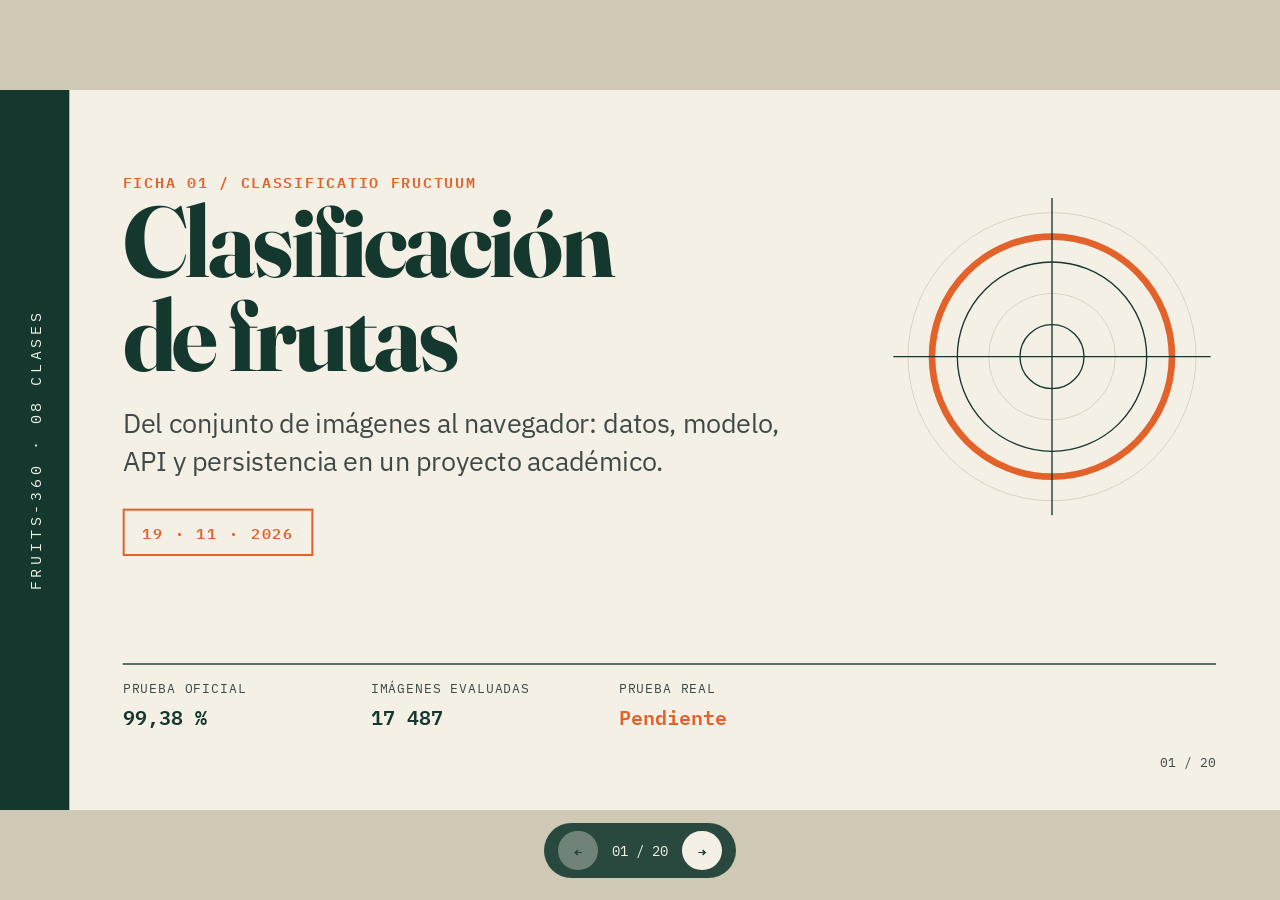
==== docs/presentation/index.html @ e8b1d5e0 "chore: anadiendo manzana, naranja y tomate para las pruebas reales docs: actualizando la ruta de la " ====
<!DOCTYPE html>
<html lang="es">
<head>
    <meta charset="UTF-8">
    <meta name="viewport" content="width=device-width, initial-scale=1.0">
    <meta name="description" content="Presentación del clasificador de frutas: dataset, modelo, API, interfaz y resultados reales.">
    <title>Clasificación de frutas · Proyecto académico</title>

    <!-- === TIPOGRAFÍA: Fraunces + IBM Plex (Google Fonts) === -->
    <link rel="preconnect" href="https://fonts.googleapis.com">
    <link rel="preconnect" href="https://fonts.gstatic.com" crossorigin>
    <link href="https://fonts.googleapis.com/css2?family=Fraunces:opsz,wght@9..144,500;9..144,700&family=IBM+Plex+Mono:wght@400;500;600&family=IBM+Plex+Sans:wght@400;500;600&display=swap" rel="stylesheet">

    <style>
        /* ===========================================
           FIXED 16:9 STAGE: MANDATORY BASE STYLES
           Include this ENTIRE file in every presentation.
           Slides are authored at 1920×1080 and scaled as a whole.
           =========================================== */

        /* 1. Lock the browser viewport */
        html,
        body {
            width: 100%;
            height: 100%;
            margin: 0;
            overflow: hidden;
            background: var(--stage-bg, #000);
        }

        /* 2. Full-window deck viewport */
        .deck-viewport {
            position: fixed;
            inset: 0;
            overflow: hidden;
            background: var(--stage-bg, #000);
        }

        /* 3. Fixed 16:9 design canvas.
           JavaScript sets transform: translate(...) scale(...). */
        .deck-stage {
            position: absolute;
            left: 0;
            top: 0;
            width: 1920px;
            height: 1080px;
            overflow: hidden;
            transform-origin: 0 0;
            background: var(--slide-bg, #fff);
        }

        /* 4. Slides stack inside the fixed stage.
           Content must be laid out at 1920×1080, not reflowed per device. */
        .slide {
            position: absolute;
            inset: 0;
            width: 1920px;
            height: 1080px;
            overflow: hidden;
            display: block;
            visibility: hidden;
            opacity: 0;
            pointer-events: none;
            background: var(--slide-bg, #fff);
        }

        .slide.active,
        .slide.visible {
            visibility: visible;
            opacity: 1;
            pointer-events: auto;
            z-index: 1;
        }

        /* 5. Keep media inside authored slide bounds */
        img,
        video,
        canvas,
        svg {
            max-width: 100%;
            max-height: 100%;
        }

        /* 6. Presentation chrome stays outside the slide design system */
        .deck-controls {
            position: fixed;
            left: 50%;
            bottom: 22px;
            transform: translateX(-50%);
            z-index: 1000;
        }

        /* 7. Print one fixed-size slide per page */
        @media print {
            html,
            body {
                width: 1920px;
                height: auto;
                overflow: visible;
                background: #fff;
            }

            .deck-viewport {
                position: static;
                overflow: visible;
                background: #fff;
            }

            .deck-stage {
                position: static;
                width: auto;
                height: auto;
                transform: none !important;
                background: none;
            }

            .slide {
                position: relative;
                display: block !important;
                visibility: visible !important;
                opacity: 1 !important;
                pointer-events: auto !important;
                width: 1920px;
                height: 1080px;
                break-after: page;
                page-break-after: always;
            }

            .slide:last-child {
                break-after: auto;
                page-break-after: auto;
            }

            .deck-controls {
                display: none !important;
            }
        }

        /* 8. Reduced motion */
        @media (prefers-reduced-motion: reduce) {
            *,
            *::before,
            *::after {
                animation-duration: 0.01ms !important;
                transition-duration: 0.2s !important;
            }
        }

        /* ===========================================
           HERBARIO TÉCNICO — TOKENS Y BASE
           Paleta, tipografías y ritmo de la portada elegida.
           =========================================== */
        :root {
            --stage-bg: #cfc9b6;
            --slide-bg: #f4f0e6;
            --paper: #f4f0e6;
            --ink: #14372e;
            --graphite: #3f4a46;
            --accent: #e2622a;
            --line: #c9c4b3;
            --font-display: 'Fraunces', Georgia, serif;
            --font-body: 'IBM Plex Sans', Arial, sans-serif;
            --font-mono: 'IBM Plex Mono', monospace;
            --ease-out-expo: cubic-bezier(0.16, 1, 0.3, 1);
        }

        * { box-sizing: border-box; }

        .slide {
            color: var(--ink);
            font-family: var(--font-body);
            padding: 118px 96px 104px 184px;
        }

        /* Franja lateral y folio: chrome real de la presentación. */
        .spine {
            position: absolute;
            left: 0;
            top: 0;
            bottom: 0;
            width: 104px;
            background: var(--ink);
            color: var(--paper);
            display: flex;
            align-items: center;
            justify-content: center;
        }
        .spine span {
            writing-mode: vertical-rl;
            transform: rotate(180deg);
            font-family: var(--font-mono);
            font-size: 22px;
            letter-spacing: 0.28em;
            text-transform: uppercase;
        }
        .folio {
            position: absolute;
            left: 184px;
            top: 56px;
            font-family: var(--font-mono);
            font-size: 20px;
            letter-spacing: 0.16em;
            text-transform: uppercase;
            color: var(--graphite);
        }
        .slide-no {
            position: absolute;
            right: 96px;
            bottom: 58px;
            font-family: var(--font-mono);
            font-size: 20px;
            color: var(--graphite);
        }
        .footline {
            position: absolute;
            left: 184px;
            bottom: 58px;
            font-family: var(--font-mono);
            font-size: 18px;
            letter-spacing: 0.08em;
            color: var(--graphite);
        }
        .accent-rule {
            width: 126px;
            height: 4px;
            background: var(--accent);
            margin: 26px 0 32px;
        }

        /* === TIPOGRAFÍA Y BLOQUES DE CONTENIDO === */
        h1, h2, h3 { font-family: var(--font-display); margin: 0; }
        h1 { font-size: 150px; font-weight: 700; line-height: 0.94; letter-spacing: -0.03em; }
        h2 { font-size: 96px; font-weight: 700; line-height: 1.0; letter-spacing: -0.025em; }
        h3 { font-size: 34px; font-weight: 700; line-height: 1.2; }
        p { margin: 0; }
        .code {
            font-family: var(--font-mono);
            font-size: 22px;
            font-weight: 600;
            letter-spacing: 0.14em;
            text-transform: uppercase;
            color: var(--accent);
        }
        .lead {
            margin-top: 32px;
            max-width: 1380px;
            font-size: 40px;
            line-height: 1.45;
            color: var(--graphite);
        }
        .lead strong { color: var(--ink); }
        .note {
            margin-top: 30px;
            max-width: 1400px;
            padding-left: 24px;
            border-left: 4px solid var(--accent);
            font-size: 28px;
            line-height: 1.45;
            color: var(--graphite);
        }
        .big {
            font-family: var(--font-display);
            font-size: 210px;
            font-weight: 700;
            line-height: 0.9;
            letter-spacing: -0.04em;
            color: var(--accent);
        }
        .medium {
            font-family: var(--font-display);
            font-size: 126px;
            font-weight: 700;
            line-height: 0.95;
            color: var(--ink);
        }
        .stamp {
            display: inline-block;
            margin-top: 42px;
            padding: 14px 26px;
            border: 3px solid var(--accent);
            color: var(--accent);
            font-family: var(--font-mono);
            font-size: 23px;
            font-weight: 600;
            letter-spacing: 0.1em;
            text-transform: uppercase;
        }
        .chip {
            display: inline-block;
            padding: 10px 20px;
            border: 2px solid var(--line);
            border-radius: 999px;
            font-family: var(--font-mono);
            font-size: 21px;
            color: var(--graphite);
            margin: 26px 12px 0 0;
        }

        /* === COMPOSICIONES === */
        .split { display: flex; gap: 72px; align-items: flex-start; }
        .split > * { flex: 1 1 0; min-width: 0; }
        .stack { display: grid; gap: 22px; }
        .card {
            padding: 28px 32px;
            border: 2px solid var(--line);
            border-top: 5px solid var(--accent);
            background: rgba(255, 255, 255, 0.35);
        }
        .card .kicker {
            font-family: var(--font-mono);
            font-size: 19px;
            letter-spacing: 0.12em;
            text-transform: uppercase;
            color: var(--accent);
        }
        .card p { margin-top: 10px; font-size: 29px; line-height: 1.35; }
        .list { list-style: none; padding: 0; margin: 26px 0 0; }
        .list li {
            padding: 14px 0;
            border-bottom: 1px solid var(--line);
            font-size: 32px;
        }
        .list li span { font-family: var(--font-mono); color: var(--accent); margin-right: 20px; }
        table.data {
            width: 100%;
            border-collapse: collapse;
            margin-top: 22px;
            font-family: var(--font-mono);
            font-size: 27px;
        }
        table.data th, table.data td {
            padding: 12px 16px;
            border-bottom: 1px solid var(--line);
            text-align: left;
        }
        table.data th { font-size: 20px; letter-spacing: 0.1em; text-transform: uppercase; color: var(--graphite); }
        table.data td:first-child { font-family: var(--font-body); font-weight: 600; }
        .steps { display: flex; gap: 24px; margin-top: 44px; }
        .step {
            flex: 1 1 0;
            padding: 26px 24px;
            min-height: 230px;
            border: 2px solid var(--line);
            background: rgba(255, 255, 255, 0.35);
        }
        .step b { display: block; font-family: var(--font-mono); font-size: 20px; color: var(--accent); }
        .step h3 { margin-top: 18px; font-size: 30px; }
        .step p { margin-top: 12px; font-size: 24px; line-height: 1.3; color: var(--graphite); }
        .ledger {
            position: absolute;
            left: 184px;
            right: 96px;
            bottom: 100px;
            display: flex;
            gap: 72px;
            padding-top: 24px;
            border-top: 2px solid var(--ink);
            font-family: var(--font-mono);
        }
        .ledger div { min-width: 300px; }
        .ledger dt { font-size: 19px; letter-spacing: 0.12em; color: var(--graphite); text-transform: uppercase; }
        .ledger dd { margin: 8px 0 0; font-size: 30px; font-weight: 600; }
        .ledger .pending { color: var(--accent); }

        /* Motivo gráfico: arcos concéntricos, sin ilustraciones. */
        .rings { position: absolute; right: 92px; top: 150px; width: 500px; height: 500px; }
        .rings circle, .rings path { fill: none; stroke: var(--ink); stroke-width: 2; }
        .rings .accent { stroke: var(--accent); stroke-width: 10; }
        .rings .thin { stroke: var(--line); stroke-width: 1; }
        .rings circle { stroke-dasharray: 1600; stroke-dashoffset: 1600; }
        .slide.visible .rings circle { animation: draw 1.2s var(--ease-out-expo) forwards; }
        .slide.visible .rings circle:nth-child(2) { animation-delay: 0.12s; }
        .slide.visible .rings circle:nth-child(3) { animation-delay: 0.24s; }
        .slide.visible .rings circle:nth-child(4) { animation-delay: 0.36s; }
        .slide.visible .rings circle:nth-child(5) { animation-delay: 0.48s; }
        .slide.visible .rings path { animation: fade 0.9s var(--ease-out-expo) 0.6s forwards; opacity: 0; }
        @keyframes draw { to { stroke-dashoffset: 0; } }
        @keyframes fade { to { opacity: 1; } }

        /* Línea de índices para la partición. */
        .indexline { display: flex; gap: 10px; margin-top: 46px; align-items: center; }
        .indexline i {
            display: block;
            width: 54px;
            height: 54px;
            background: var(--line);
            font-family: var(--font-mono);
            font-style: normal;
            font-size: 20px;
            line-height: 54px;
            text-align: center;
            color: var(--paper);
        }
        .indexline i.val { background: var(--accent); }
        .indexline i.gap { background: transparent; border: 2px dashed var(--graphite); color: var(--graphite); }
        .indexline span { margin-left: 18px; font-family: var(--font-mono); font-size: 23px; color: var(--graphite); }

        /* === ANIMACIONES DE ENTRADA === */
        .reveal {
            opacity: 0;
            transform: translateY(26px);
            transition: opacity 0.8s var(--ease-out-expo), transform 0.8s var(--ease-out-expo);
            transition-delay: var(--d, 0s);
        }
        .reveal-left {
            opacity: 0;
            transform: translateX(-38px);
            transition: opacity 0.8s var(--ease-out-expo), transform 0.8s var(--ease-out-expo);
            transition-delay: var(--d, 0s);
        }
        .slide.visible .reveal,
        .slide.visible .reveal-left { opacity: 1; transform: none; }

        /* === CONTROLES FUERA DEL ESCENARIO === */
        .deck-controls {
            display: flex;
            align-items: center;
            gap: 14px;
            padding: 8px 14px;
            border-radius: 999px;
            background: rgba(20, 55, 46, 0.88);
            color: var(--paper);
            font-family: var(--font-mono);
            font-size: 14px;
        }
        .deck-controls button {
            border: 0;
            border-radius: 999px;
            padding: 8px 16px;
            background: var(--paper);
            color: var(--ink);
            font: inherit;
            font-weight: 600;
            cursor: pointer;
        }
        .deck-controls button:disabled { opacity: 0.35; cursor: default; }

        /* === EDICIÓN EN LÍNEA (post-draft) === */
        .edit-hotzone { position: fixed; top: 0; left: 0; width: 80px; height: 80px; z-index: 10000; cursor: pointer; }
        .edit-toggle {
            opacity: 0;
            pointer-events: none;
            position: fixed;
            left: 18px;
            top: 18px;
            z-index: 10001;
            width: 46px;
            height: 46px;
            border-radius: 50%;
            border: 2px solid var(--paper);
            background: var(--accent);
            color: var(--paper);
            font-size: 22px;
            cursor: pointer;
            transition: opacity 0.3s ease;
        }
        .edit-toggle.show, .edit-toggle.active { opacity: 1; pointer-events: auto; }
        body.editing [data-editable] { outline: 1px dashed var(--accent); outline-offset: 6px; }
        .edit-hint {
            position: fixed;
            right: 18px;
            top: 18px;
            z-index: 10001;
            padding: 8px 14px;
            border-radius: 999px;
            background: rgba(20, 55, 46, 0.88);
            color: var(--paper);
            font-family: var(--font-mono);
            font-size: 13px;
            opacity: 0;
            pointer-events: none;
            transition: opacity 0.3s ease;
        }
        body.editing .edit-hint { opacity: 1; }
    </style>
</head>
<body>
    <div class="deck-viewport">
        <main class="deck-stage" id="deckStage">

            <!-- 01 · Portada -->
            <section class="slide active visible" aria-label="Portada">
                <div class="spine" aria-hidden="true"><span>Fruits-360 · 08 clases</span></div>
                <div class="content" style="position:absolute;left:184px;top:120px;right:680px;">
                    <p class="code reveal" data-editable style="--d:.05s">Ficha 01 / Classificatio fructuum</p>
                    <h1 class="reveal" data-editable style="--d:.14s">Clasificación<br>de frutas</h1>
                    <p class="lead reveal" data-editable style="--d:.24s">Del conjunto de imágenes al navegador: datos, modelo, API y persistencia en un proyecto académico.</p>
                    <span class="stamp reveal" style="--d:.34s">19 · 11 · 2026</span>
                </div>
                <svg class="rings" viewBox="0 0 500 500" aria-hidden="true">
                    <circle cx="250" cy="250" r="216" class="thin"></circle>
                    <circle cx="250" cy="250" r="180" class="accent"></circle>
                    <circle cx="250" cy="250" r="142"></circle>
                    <circle cx="250" cy="250" r="95" class="thin"></circle>
                    <circle cx="250" cy="250" r="48"></circle>
                    <path d="M250 12v476M12 250h476"></path>
                </svg>
                <dl class="ledger reveal" style="--d:.45s">
                    <div><dt>Prueba oficial</dt><dd data-editable>99,38 %</dd></div>
                    <div><dt>Imágenes evaluadas</dt><dd data-editable>17 487</dd></div>
                    <div><dt>Prueba real</dt><dd class="pending" data-editable>Pendiente</dd></div>
                </dl>
                <p class="slide-no">01 / 20</p>
            </section>

            <!-- 02 · Idea central -->
            <section class="slide" aria-label="Idea central">
                <div class="spine" aria-hidden="true"><span>Fruits-360 · 08 clases</span></div>
                <p class="folio">Idea central</p>
                <h2 class="reveal" data-editable style="--d:.06s">Una fruta entra,<br>una etiqueta sale.</h2>
                <div class="accent-rule reveal" style="--d:.16s"></div>
                <p class="lead reveal" data-editable style="--d:.22s">La cámara, un archivo de imagen o un video llegan a un modelo local; la predicción se guarda y se muestra en el navegador.</p>
                <div>
                    <span class="chip">Modelo local</span>
                    <span class="chip">Solo CPU</span>
                    <span class="chip">PostgreSQL</span>
                </div>
                <p class="footline">Clasificador de frutas · 19.11.2026</p>
                <p class="slide-no">02 / 20</p>
            </section>

            <!-- 03 · Dataset -->
            <section class="slide" aria-label="Dataset">
                <div class="spine" aria-hidden="true"><span>Fruits-360 · 08 clases</span></div>
                <p class="folio">01 · Los datos</p>
                <div class="split">
                    <div>
                        <h2 class="reveal" data-editable style="--d:.06s">Fruits-360,<br>100 × 100</h2>
                        <p class="lead reveal" data-editable style="--d:.16s">Mihai Oltean, versión 2026.10.27.0 de la rama 100x100. Licencia CC BY-SA 4.0.</p>
                        <p class="note reveal" data-editable style="--d:.26s">Imágenes con fondo blanco y rotación controlada: un entorno mucho más limpio que una foto cualquiera.</p>
                    </div>
                    <div class="reveal" style="--d:.3s">
                        <div class="big">94</div>
                        <p class="lead" style="margin-top:8px;font-size:30px">variedades agrupadas en 8 frutas</p>
                    </div>
                </div>
                <p class="footline">Clasificador de frutas · 19.11.2026</p>
                <p class="slide-no">03 / 20</p>
            </section>

            <!-- 04 · Clases -->
            <section class="slide" aria-label="Clases">
                <div class="spine" aria-hidden="true"><span>Fruits-360 · 08 clases</span></div>
                <p class="folio">01 · Los datos</p>
                <h2 class="reveal" data-editable style="--d:.06s">Ocho frutas, 94 variedades</h2>
                <div class="split" style="margin-top:34px">
                    <ul class="list reveal" style="--d:.14s">
                        <li><span>01</span> banano — 6 variedades</li>
                        <li><span>02</span> fresa — 3 variedades</li>
                        <li><span>03</span> limón — 2 variedades</li>
                        <li><span>04</span> manzana — 30 variedades</li>
                    </ul>
                    <ul class="list reveal" style="--d:.24s">
                        <li><span>05</span> naranja — 5 variedades</li>
                        <li><span>06</span> pera — 20 variedades</li>
                        <li><span>07</span> tomate — 19 variedades</li>
                        <li><span>08</span> uva — 9 variedades</li>
                    </ul>
                </div>
                <p class="note reveal" data-editable style="--d:.34s">Se agrupa por prefijo de carpeta; quedan fuera las frutas peladas o cortadas.</p>
                <p class="footline">Clasificador de frutas · 19.11.2026</p>
                <p class="slide-no">04 / 20</p>
            </section>

            <!-- 05 · Riesgo de fuga -->
            <section class="slide" aria-label="Riesgo de fuga">
                <div class="spine" aria-hidden="true"><span>Fruits-360 · 08 clases</span></div>
                <p class="folio">01 · Los datos</p>
                <h2 class="reveal" data-editable style="--d:.06s">El riesgo no se ve<br>a simple vista</h2>
                <p class="lead reveal" data-editable style="--d:.16s">Las imágenes son fotogramas de videos cortos: los índices vecinos son casi idénticos y las variantes r y r2 son la misma toma.</p>
                <div class="steps reveal" style="--d:.26s">
                    <div class="step"><b>N_100.jpg</b><h3>Índice N</h3><p>Una toma concreta.</p></div>
                    <div class="step"><b>r_N_100.jpg</b><h3>Rotación</h3><p>La misma toma girada.</p></div>
                    <div class="step"><b>r2_N_100.jpg</b><h3>Rotación 2</h3><p>Sigue siendo la misma toma.</p></div>
                </div>
                <p class="note reveal" style="--d:.36s">Mezclarlas al azar inflaría la validación: el modelo vería casi la misma imagen en ambos lados.</p>
                <p class="footline">Clasificador de frutas · 19.11.2026</p>
                <p class="slide-no">05 / 20</p>
            </section>

            <!-- 06 · Partición -->
            <section class="slide" aria-label="Partición">
                <div class="spine" aria-hidden="true"><span>Fruits-360 · 08 clases</span></div>
                <p class="folio">01 · Los datos</p>
                <h2 class="reveal" data-editable style="--d:.06s">Bloques contiguos,<br>con un hueco</h2>
                <div class="indexline reveal" style="--d:.16s" aria-hidden="true">
                    <i>N</i><i>N+1</i><i>N+2</i><i class="gap">…</i><i class="gap">…</i><i class="val">val</i><i class="val">val</i><i class="val">val</i>
                    <span>entrenamiento → hueco de 10 índices → validación</span>
                </div>
                <ul class="list reveal" style="--d:.28s">
                    <li><span>01</span> último 15 % de índices por variedad → validación</li>
                    <li><span>02</span> se descartan 10 índices antes del bloque de validación</li>
                    <li><span>03</span> todas las variantes del mismo N viajan juntas</li>
                    <li><span>04</span> Test/ se reserva solo para la prueba oficial</li>
                </ul>
                <p class="footline">Clasificador de frutas · 19.11.2026</p>
                <p class="slide-no">06 / 20</p>
            </section>

            <!-- 07 · Preprocesamiento -->
            <section class="slide" aria-label="Preprocesamiento">
                <div class="spine" aria-hidden="true"><span>Fruits-360 · 08 clases</span></div>
                <p class="folio">02 · El modelo</p>
                <h2 class="reveal" data-editable style="--d:.06s">Del píxel al tensor</h2>
                <div class="steps reveal" style="--d:.16s">
                    <div class="step"><b>01</b><h3>Orientar y RGB</h3><p>Se corrige EXIF y se convierte a RGB.</p></div>
                    <div class="step"><b>02</b><h3>Recorte central</h3><p>Cuadrado centrado para no deformar fotos.</p></div>
                    <div class="step"><b>03</b><h3>224 × 224</h3><p>Redimensionado bilineal.</p></div>
                    <div class="step"><b>04</b><h3>ImageNet</h3><p>Media y desviación de los pesos originales.</p></div>
                </div>
                <p class="note reveal" data-editable style="--d:.3s">En entrenamiento se añaden recorte aleatorio, volteo, rotación de hasta 20° y variación leve de color. Inferencia y entrenamiento comparten el mismo módulo.</p>
                <p class="footline">Clasificador de frutas · 19.11.2026</p>
                <p class="slide-no">07 / 20</p>
            </section>

            <!-- 08 · Modelo -->
            <section class="slide" aria-label="Modelo">
                <div class="spine" aria-hidden="true"><span>Fruits-360 · 08 clases</span></div>
                <p class="folio">02 · El modelo</p>
                <h2 class="reveal" data-editable style="--d:.06s">MobileNetV3-Small<br>en dos etapas</h2>
                <p class="lead reveal" data-editable style="--d:.14s">Pesos preentrenados de ImageNet; la última capa se sustituye por ocho salidas.</p>
                <div class="split" style="margin-top:36px">
                    <div class="card reveal" style="--d:.24s">
                        <p class="kicker">Etapa 01 / épocas 1–3</p>
                        <h3>Solo la cabeza</h3>
                        <p>El resto del modelo queda congelado. Tasa de aprendizaje 0,001.</p>
                    </div>
                    <div class="card reveal" style="--d:.34s">
                        <p class="kicker">Etapa 02 / épocas 4–8</p>
                        <h3>Últimos cuatro bloques</h3>
                        <p>Ajuste fino con tasa de aprendizaje 0,0001.</p>
                    </div>
                </div>
                <p class="note reveal" style="--d:.44s">Semilla 42, lotes de 64 y Balanceo con WeightedRandomSampler. Las épocas tardaron entre 63 y 143 segundos en CPU.</p>
                <p class="footline">Clasificador de frutas · 19.11.2026</p>
                <p class="slide-no">08 / 20</p>
            </section>

            <!-- 09 · Selección del artefacto -->
            <section class="slide" aria-label="Selección del artefacto">
                <div class="spine" aria-hidden="true"><span>Fruits-360 · 08 clases</span></div>
                <p class="folio">02 · El modelo</p>
                <h2 class="reveal" data-editable style="--d:.06s">Elegir el artefacto<br>no fue trivial</h2>
                <div class="split" style="margin-top:32px">
                    <div class="card reveal" style="--d:.16s">
                        <p class="kicker">Primer criterio: exactitud</p>
                        <h3>Época 3</h3>
                        <p>Solo cabeza. Exactitud de validación 0,9986 → 0,9915 en la prueba oficial.</p>
                    </div>
                    <div class="card reveal" style="--d:.26s">
                        <p class="kicker">Criterio final: menor pérdida</p>
                        <h3>Época 5</h3>
                        <p>Ajuste fino. Pérdida 0,0096, exactitud 0,9963 → 0,9938 en la prueba oficial.</p>
                    </div>
                </div>
                <p class="note reveal" data-editable style="--d:.38s">El primer resultado influyó en el cambio de criterio: haría falta un conjunto de prueba independiente para estimar la mejora con seguridad.</p>
                <p class="footline">Clasificador de frutas · 19.11.2026</p>
                <p class="slide-no">09 / 20</p>
            </section>

            <!-- 10 · Resultado oficial -->
            <section class="slide" aria-label="Resultado oficial">
                <div class="spine" aria-hidden="true"><span>Fruits-360 · 08 clases</span></div>
                <p class="folio">03 · Resultados</p>
                <div class="big reveal" data-editable style="--d:.08s">99,38 %</div>
                <h2 class="reveal" data-editable style="--d:.18s">en la prueba oficial</h2>
                <div class="accent-rule reveal" style="--d:.26s"></div>
                <p class="lead reveal" data-editable style="--d:.32s">17 487 imágenes de Test/. Promedio macro: precisión 0,995, recall 0,997 y F1 0,996.</p>
                <p class="note reveal" style="--d:.42s">Test/ quedó fuera del entrenamiento y de la elección de hiperparámetros.</p>
                <p class="footline">Clasificador de frutas · 19.11.2026</p>
                <p class="slide-no">10 / 20</p>
            </section>

            <!-- 11 · Métricas por clase -->
            <section class="slide" aria-label="Métricas por clase">
                <div class="spine" aria-hidden="true"><span>Fruits-360 · 08 clases</span></div>
                <p class="folio">03 · Resultados</p>
                <h2 class="reveal" data-editable style="--d:.06s">Métricas por clase</h2>
                <table class="data reveal" style="--d:.16s">
                    <thead><tr><th>Clase</th><th>Precisión</th><th>Recall</th><th>F1</th><th>Imágenes</th></tr></thead>
                    <tbody>
                        <tr><td>banano</td><td>1,000</td><td>1,000</td><td>1,000</td><td>719</td></tr>
                        <tr><td>fresa</td><td>1,000</td><td>1,000</td><td>1,000</td><td>479</td></tr>
                        <tr><td>limón</td><td>1,000</td><td>1,000</td><td>1,000</td><td>330</td></tr>
                        <tr><td>manzana</td><td>0,991</td><td>0,991</td><td>0,991</td><td>5 506</td></tr>
                        <tr><td>naranja</td><td>0,995</td><td>1,000</td><td>0,997</td><td>1 180</td></tr>
                        <tr><td>pera</td><td>0,997</td><td>0,987</td><td>0,992</td><td>4 164</td></tr>
                        <tr><td>tomate</td><td>0,997</td><td>0,999</td><td>0,998</td><td>3 413</td></tr>
                        <tr><td>uva</td><td>0,981</td><td>1,000</td><td>0,991</td><td>1 696</td></tr>
                    </tbody>
                </table>
                <p class="footline">Clasificador de frutas · 19.11.2026</p>
                <p class="slide-no">11 / 20</p>
            </section>

            <!-- 12 · Confusiones -->
            <section class="slide" aria-label="Confusiones">
                <div class="spine" aria-hidden="true"><span>Fruits-360 · 08 clases</span></div>
                <p class="folio">03 · Resultados</p>
                <h2 class="reveal" data-editable style="--d:.06s">Donde aparece<br>la confusión</h2>
                <ul class="list reveal" style="--d:.18s">
                    <li><span>51</span> peras clasificadas como manzanas</li>
                    <li><span>27</span> manzanas clasificadas como uvas</li>
                    <li><span>9</span> manzanas clasificadas como tomates</li>
                    <li><span>5</span> tomates clasificados como uvas</li>
                </ul>
                <p class="note reveal" data-editable style="--d:.32s">Las variedades más débiles fueron Pear Red 1 (0,811) y Apple 6 (0,879): el promedio alto no borra esos casos.</p>
                <p class="footline">Clasificador de frutas · 19.11.2026</p>
                <p class="slide-no">12 / 20</p>
            </section>

            <!-- 13 · Prueba real -->
            <section class="slide" aria-label="Prueba real">
                <div class="spine" aria-hidden="true"><span>Fruits-360 · 08 clases</span></div>
                <p class="folio">03 · Resultados</p>
                <h2 class="reveal" data-editable style="--d:.06s">Cambio de dominio</h2>
                <div class="split" style="margin-top:34px">
                    <div class="card reveal" style="--d:.16s">
                        <p class="kicker">Prueba oficial</p>
                        <h3>99,38 %</h3>
                        <p>Fondo blanco, rotación controlada y recorte limpio.</p>
                    </div>
                    <div class="card reveal" style="--d:.26s">
                        <p class="kicker">Prueba real</p>
                        <h3>Pendiente</h3>
                        <p>Fondos, luz y encuadres distintos cambian el problema.</p>
                    </div>
                </div>
                <p class="note reveal" data-editable style="--d:.38s">El plan prevé unas 10 fotos propias por clase en data/real_test/&lt;clase&gt;/. El evaluador ya funciona sin esa carpeta y reporta «pendiente».</p>
                <p class="footline">Clasificador de frutas · 19.11.2026</p>
                <p class="slide-no">13 / 20</p>
            </section>

            <!-- 14 · Arquitectura -->
            <section class="slide" aria-label="Arquitectura">
                <div class="spine" aria-hidden="true"><span>Fruits-360 · 08 clases</span></div>
                <p class="folio">04 · La aplicación</p>
                <h2 class="reveal" data-editable style="--d:.06s">Monolito por capas</h2>
                <div class="steps reveal" style="--d:.16s">
                    <div class="step"><b>01</b><h3>Rutas</h3><p>Validan la entrada y serializan.</p></div>
                    <div class="step"><b>02</b><h3>Servicios</h3><p>Orquestan decodificar, predecir y guardar.</p></div>
                    <div class="step"><b>03</b><h3>Repositorios</h3><p>Único acceso a la base de datos.</p></div>
                    <div class="step"><b>04</b><h3>Modelos</h3><p>Tablas SQLAlchemy.</p></div>
                </div>
                <p class="note reveal" data-editable style="--d:.3s">El predictor y el preprocesamiento se cargan una sola vez en create_app() y los servicios los reutilizan.</p>
                <p class="footline">Clasificador de frutas · 19.11.2026</p>
                <p class="slide-no">14 / 20</p>
            </section>

            <!-- 15 · Flujo completo -->
            <section class="slide" aria-label="Flujo de una predicción">
                <div class="spine" aria-hidden="true"><span>Fruits-360 · 08 clases</span></div>
                <p class="folio">04 · La aplicación</p>
                <h2 class="reveal" data-editable style="--d:.06s">Una predicción,<br>de extremo a extremo</h2>
                <ul class="list reveal" style="--d:.18s">
                    <li><span>01</span> llegan los bytes de la imagen y el campo source</li>
                    <li><span>02</span> Pillow comprueba que no esté corrupta</li>
                    <li><span>03</span> se aplica el preprocesamiento compartido</li>
                    <li><span>04</span> el modelo devuelve etiqueta, confianza y top-3</li>
                    <li><span>05</span> el repositorio guarda la fila y el log registra metadatos</li>
                    <li><span>06</span> la API responde 201 con JSON</li>
                </ul>
                <p class="footline">Clasificador de frutas · 19.11.2026</p>
                <p class="slide-no">15 / 20</p>
            </section>

            <!-- 16 · Persistencia -->
            <section class="slide" aria-label="Persistencia">
                <div class="spine" aria-hidden="true"><span>Fruits-360 · 08 clases</span></div>
                <p class="folio">04 · La aplicación</p>
                <h2 class="reveal" data-editable style="--d:.06s">Persistencia<br>con trazabilidad</h2>
                <ul class="list reveal" style="--d:.18s">
                    <li><span>01</span> etiqueta, confianza y top-3 en JSON</li>
                    <li><span>02</span> source: cámara, subida o video</li>
                    <li><span>03</span> nombre y tamaño del archivo, nunca sus bytes</li>
                    <li><span>04</span> tiempo de inferencia en ms y fecha UTC</li>
                    <li><span>05</span> versión del artefacto que hizo la predicción</li>
                </ul>
                <p class="note reveal" style="--d:.32s">El historial se filtra por etiqueta, fuente y rango de fechas; las estadísticas se calculan en el repositorio.</p>
                <p class="footline">Clasificador de frutas · 19.11.2026</p>
                <p class="slide-no">16 / 20</p>
            </section>

            <!-- 17 · API -->
            <section class="slide" aria-label="API REST">
                <div class="spine" aria-hidden="true"><span>Fruits-360 · 08 clases</span></div>
                <p class="folio">04 · La aplicación</p>
                <h2 class="reveal" data-editable style="--d:.06s">Siete endpoints<br>y una interfaz</h2>
                <div class="split" style="margin-top:28px">
                    <ul class="list reveal" style="--d:.16s">
                        <li><span>POST</span> /predictions</li>
                        <li><span>GET</span> /predictions</li>
                        <li><span>GET</span> /predictions/{id}</li>
                        <li><span>GET</span> /stats</li>
                    </ul>
                    <ul class="list reveal" style="--d:.26s">
                        <li><span>GET</span> /model</li>
                        <li><span>GET</span> /logs</li>
                        <li><span>GET</span> /health</li>
                        <li><span>GET</span> / → interfaz web</li>
                    </ul>
                </div>
                <p class="note reveal" data-editable style="--d:.38s">Todo bajo /api/v1. Los errores usan el sobre {"error": {"code", "message", "details"}} con códigos 400, 404, 405, 413, 415, 422, 500 y 503.</p>
                <p class="footline">Clasificador de frutas · 19.11.2026</p>
                <p class="slide-no">17 / 20</p>
            </section>

            <!-- 18 · Interfaz -->
            <section class="slide" aria-label="Interfaz">
                <div class="spine" aria-hidden="true"><span>Fruits-360 · 08 clases</span></div>
                <p class="folio">04 · La aplicación</p>
                <h2 class="reveal" data-editable style="--d:.06s">Cámara, archivo<br>y video</h2>
                <ul class="list reveal" style="--d:.18s">
                    <li><span>01</span> getUserMedia muestra la vista previa; captura con canvas</li>
                    <li><span>02</span> modo continuo: una predicción cada 1,5 s</li>
                    <li><span>03</span> video: hasta 8 fotogramas enviados como imágenes con source=video</li>
                    <li><span>04</span> votación mayoritaria y confianza media en el navegador</li>
                    <li><span>05</span> historial, estadísticas y logs con Chart.js servido localmente</li>
                </ul>
                <p class="footline">Clasificador de frutas · 19.11.2026</p>
                <p class="slide-no">18 / 20</p>
            </section>

            <!-- 19 · Docker -->
            <section class="slide" aria-label="Docker">
                <div class="spine" aria-hidden="true"><span>Fruits-360 · 08 clases</span></div>
                <p class="folio">05 · Entrega</p>
                <h2 class="reveal" data-editable style="--d:.06s">Docker: app<br>+ PostgreSQL</h2>
                <div class="split" style="margin-top:32px">
                    <div class="card reveal" style="--d:.16s">
                        <p class="kicker">Composición</p>
                        <h3>Dos servicios</h3>
                        <p>PostgreSQL 17.6 con healthcheck y la imagen de la app, que aplica migraciones antes de arrancar Gunicorn.</p>
                    </div>
                    <div class="card reveal" style="--d:.26s">
                        <p class="kicker">Verificación</p>
                        <h3>1,72 GB</h3>
                        <p>Imagen reducida, credenciales solo en .env y una predicción real guardada en la base.</p>
                    </div>
                </div>
                <p class="note reveal" style="--d:.38s">Un worker con cuatro hilos: RotatingFileHandler y el registro diferido de la versión del modelo exigen revisión antes de escalar procesos.</p>
                <p class="footline">Clasificador de frutas · 19.11.2026</p>
                <p class="slide-no">19 / 20</p>
            </section>

            <!-- 20 · Conclusiones -->
            <section class="slide" aria-label="Conclusiones">
                <div class="spine" aria-hidden="true"><span>Fruits-360 · 08 clases</span></div>
                <p class="folio">05 · Entrega</p>
                <h2 class="reveal" data-editable style="--d:.06s">Conclusiones<br>honestas</h2>
                <ul class="list reveal" style="--d:.18s">
                    <li><span>01</span> 99,38 % demuestra que el modelo funciona en el entorno controlado</li>
                    <li><span>02</span> la partición por índice evitó una validación engañosa</li>
                    <li><span>03</span> el cambio de criterio de selección pudo influir en el resultado</li>
                    <li><span>04</span> falta medir fotos reales antes de hablar de generalización</li>
                </ul>
                <span class="stamp reveal" style="--d:.36s">Fin · Preguntas</span>
                <p class="footline">Clasificador de frutas · 19.11.2026</p>
                <p class="slide-no">20 / 20</p>
            </section>

        </main>
    </div>

    <!-- === CONTROLES DE NAVEGACIÓN (fuera del escenario) === -->
    <nav class="deck-controls" aria-label="Navegación de diapositivas">
        <button type="button" id="prevSlide" aria-label="Diapositiva anterior">←</button>
        <span id="slideCounter" aria-live="polite">01 / 20</span>
        <button type="button" id="nextSlide" aria-label="Diapositiva siguiente">→</button>
    </nav>

    <!-- === EDICIÓN EN LÍNEA (hover en la esquina o tecla E) === -->
    <div class="edit-hotzone" id="editHotzone" title="Edición de texto"></div>
    <button class="edit-toggle" id="editToggle" type="button" title="Editar texto (E)" aria-label="Activar edición de texto">✎</button>
    <p class="edit-hint">Editando · Ctrl+S guarda el archivo · E sale</p>

    <script>
        /* ===========================================
           CONTROLADOR: escala fija, teclado, táctil y rueda
           =========================================== */
        class SlidePresentation {
            constructor() {
                this.slides = Array.from(document.querySelectorAll('.slide'));
                this.stage = document.getElementById('deckStage');
                this.counter = document.getElementById('slideCounter');
                this.current = 0;
                this.lastWheel = 0;
                this.bindStageScale();
                this.bindKeyboard();
                this.bindTouch();
                this.bindWheel();
                this.bindButtons();
                this.show(0);
            }

            bindStageScale() {
                const fit = () => {
                    const factor = Math.min(window.innerWidth / 1920, window.innerHeight / 1080);
                    const x = (window.innerWidth - 1920 * factor) / 2;
                    const y = (window.innerHeight - 1080 * factor) / 2;
                    this.stage.style.transform = `translate(${x}px, ${y}px) scale(${factor})`;
                };
                fit();
                window.addEventListener('resize', fit);
            }

            bindKeyboard() {
                document.addEventListener('keydown', (event) => {
                    if (event.target.isContentEditable) return;
                    const keys = {
                        ArrowRight: 1, ArrowDown: 1, PageDown: 1, ' ': 1,
                        ArrowLeft: -1, ArrowUp: -1, PageUp: -1,
                    };
                    if (event.key in keys) {
                        event.preventDefault();
                        this.show(this.current + keys[event.key]);
                    } else if (event.key === 'Home') {
                        this.show(0);
                    } else if (event.key === 'End') {
                        this.show(this.slides.length - 1);
                    }
                });
            }

            bindTouch() {
                let startX = 0;
                this.stage.addEventListener('touchstart', (event) => { startX = event.changedTouches[0].clientX; }, { passive: true });
                this.stage.addEventListener('touchend', (event) => {
                    const delta = event.changedTouches[0].clientX - startX;
                    if (Math.abs(delta) > 60) this.show(this.current + (delta < 0 ? 1 : -1));
                }, { passive: true });
            }

            bindWheel() {
                this.stage.addEventListener('wheel', (event) => {
                    const now = Date.now();
                    if (now - this.lastWheel < 700) return;
                    if (Math.abs(event.deltaY) < 12) return;
                    this.lastWheel = now;
                    this.show(this.current + (event.deltaY > 0 ? 1 : -1));
                }, { passive: true });
            }

            bindButtons() {
                document.getElementById('prevSlide').addEventListener('click', () => this.show(this.current - 1));
                document.getElementById('nextSlide').addEventListener('click', () => this.show(this.current + 1));
            }

            show(index) {
                this.current = Math.max(0, Math.min(index, this.slides.length - 1));
                this.slides.forEach((slide, i) => {
                    const active = i === this.current;
                    slide.classList.toggle('active', active);
                    slide.classList.toggle('visible', active);
                });
                const number = String(this.current + 1).padStart(2, '0');
                this.counter.textContent = `${number} / ${this.slides.length}`;
                document.getElementById('prevSlide').disabled = this.current === 0;
                document.getElementById('nextSlide').disabled = this.current === this.slides.length - 1;
            }
        }

        /* ===========================================
           EDICIÓN EN LÍNEA: hover diferido, tecla E y guardado local
           =========================================== */
        class InlineEditor {
            constructor() {
                this.isActive = false;
                this.storageKey = 'frutas-slides-texto';
                this.nodes = Array.from(document.querySelectorAll('[data-editable]'));
                this.toggle = document.getElementById('editToggle');
                this.hotzone = document.getElementById('editHotzone');
                this.hideTimer = null;
                this.bind();
                this.restore();
            }

            bind() {
                this.toggle.addEventListener('click', () => this.toggleMode());
                this.hotzone.addEventListener('click', () => this.toggleMode());
                this.hotzone.addEventListener('mouseenter', () => this.revealToggle());
                this.hotzone.addEventListener('mouseleave', () => this.scheduleHide());
                this.toggle.addEventListener('mouseenter', () => this.revealToggle());
                this.toggle.addEventListener('mouseleave', () => this.scheduleHide());
                document.addEventListener('keydown', (event) => {
                    if ((event.key === 'e' || event.key === 'E') && !event.target.isContentEditable) {
                        this.toggleMode();
                    }
                    if ((event.ctrlKey || event.metaKey) && event.key.toLowerCase() === 's') {
                        event.preventDefault();
                        this.exportFile();
                    }
                });
            }

            revealToggle() {
                window.clearTimeout(this.hideTimer);
                this.toggle.classList.add('show');
            }

            scheduleHide() {
                this.hideTimer = window.setTimeout(() => {
                    if (!this.isActive) this.toggle.classList.remove('show');
                }, 400);
            }

            toggleMode() {
                this.isActive = !this.isActive;
                document.body.classList.toggle('editing', this.isActive);
                this.toggle.classList.toggle('active', this.isActive);
                this.nodes.forEach((node) => { node.contentEditable = String(this.isActive); });
                if (!this.isActive) this.save();
            }

            save() {
                const text = this.nodes.map((node) => node.innerHTML);
                window.localStorage.setItem(this.storageKey, JSON.stringify(text));
            }

            restore() {
                try {
                    const saved = JSON.parse(window.localStorage.getItem(this.storageKey) || 'null');
                    if (Array.isArray(saved) && saved.length === this.nodes.length) {
                        this.nodes.forEach((node, i) => { node.innerHTML = saved[i]; });
                    }
                } catch (error) {
                    window.localStorage.removeItem(this.storageKey);
                }
            }

            exportFile() {
                this.save();
                const blob = new Blob([document.documentElement.outerHTML], { type: 'text/html;charset=utf-8' });
                const link = document.createElement('a');
                link.href = URL.createObjectURL(blob);
                link.download = 'clasificador-frutas.html';
                link.click();
                URL.revokeObjectURL(link.href);
            }
        }

        new SlidePresentation();
        new InlineEditor();
    </script>
</body>
</html>
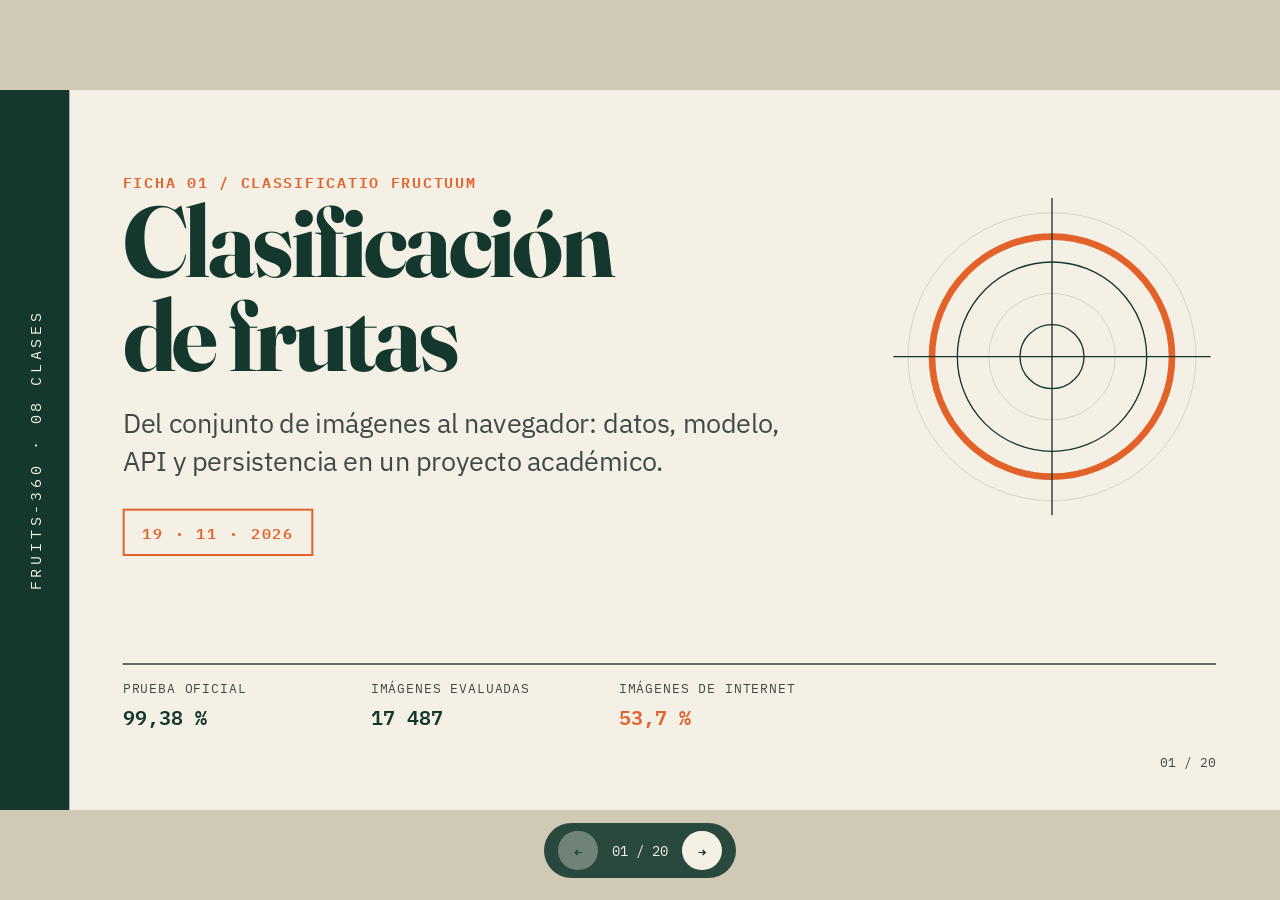
==== commit 337c3573: "docs(modulo-8): resultados de la prueba real con imágenes de internet en informe y diapositivas" ====
--- a/docs/presentation/index.html
+++ b/docs/presentation/index.html
@@ -498,7 +498,7 @@
                 <dl class="ledger reveal" style="--d:.45s">
                     <div><dt>Prueba oficial</dt><dd data-editable>99,38 %</dd></div>
                     <div><dt>Imágenes evaluadas</dt><dd data-editable>17 487</dd></div>
-                    <div><dt>Prueba real</dt><dd class="pending" data-editable>Pendiente</dd></div>
+                    <div><dt>Imágenes de internet</dt><dd class="pending" data-editable>53,7 %</dd></div>
                 </dl>
                 <p class="slide-no">01 / 20</p>
             </section>
@@ -713,20 +713,33 @@
             <section class="slide" aria-label="Prueba real">
                 <div class="spine" aria-hidden="true"><span>Fruits-360 · 08 clases</span></div>
                 <p class="folio">03 · Resultados</p>
-                <h2 class="reveal" data-editable style="--d:.06s">Cambio de dominio</h2>
-                <div class="split" style="margin-top:34px">
-                    <div class="card reveal" style="--d:.16s">
-                        <p class="kicker">Prueba oficial</p>
-                        <h3>99,38 %</h3>
-                        <p>Fondo blanco, rotación controlada y recorte limpio.</p>
+                <h2 class="reveal" data-editable style="--d:.06s">Fuera del laboratorio</h2>
+                <div class="split" style="margin-top:30px">
+                    <div class="stack" style="flex:0 0 560px">
+                        <div class="card reveal" style="--d:.16s">
+                            <p class="kicker">Prueba oficial · Test/</p>
+                            <h3>99,38 %</h3>
+                            <p>Fondo blanco y rotación controlada.</p>
+                        </div>
+                        <div class="card reveal" style="--d:.26s">
+                            <p class="kicker">Imágenes de internet</p>
+                            <h3>53,7 %</h3>
+                            <p>29 de 54 aciertos. Fondos, luz y encuadres reales.</p>
+                        </div>
                     </div>
-                    <div class="card reveal" style="--d:.26s">
-                        <p class="kicker">Prueba real</p>
-                        <h3>Pendiente</h3>
-                        <p>Fondos, luz y encuadres distintos cambian el problema.</p>
-                    </div>
-                </div>
-                <p class="note reveal" data-editable style="--d:.38s">El plan prevé unas 10 fotos propias por clase en data/real_test/&lt;clase&gt;/. El evaluador ya funciona sin esa carpeta y reporta «pendiente».</p>
+                    <table class="data reveal" style="--d:.32s;margin-top:0">
+                        <thead><tr><th>Clase</th><th>Aciertos</th><th>Se confundió con</th></tr></thead>
+                        <tbody>
+                            <tr><td>banano</td><td>8 / 10</td><td>pera (2)</td></tr>
+                            <tr><td>fresa</td><td>9 / 10</td><td>manzana (1)</td></tr>
+                            <tr><td>tomate</td><td>5 / 7</td><td>fresa (2)</td></tr>
+                            <tr><td>manzana</td><td>7 / 10</td><td>pera (3)</td></tr>
+                            <tr><td>limón</td><td>0 / 8</td><td>pera (6)</td></tr>
+                            <tr><td>naranja</td><td>0 / 9</td><td>pera (4), limón (3)</td></tr>
+                        </tbody>
+                    </table>
+                </div>
+                <p class="note reveal" data-editable style="--d:.42s">Imágenes descargadas de internet, no fotos propias; sin pera ni uva. Casi todos los errores caen en «pera» y con confianza alta: los limones verdes salen como pera con 0,99–1,00.</p>
                 <p class="footline">Clasificador de frutas · 19.11.2026</p>
                 <p class="slide-no">13 / 20</p>
             </section>
@@ -814,7 +827,7 @@
                     <li><span>01</span> getUserMedia muestra la vista previa; captura con canvas</li>
                     <li><span>02</span> modo continuo: una predicción cada 1,5 s</li>
                     <li><span>03</span> video: hasta 8 fotogramas enviados como imágenes con source=video</li>
-                    <li><span>04</span> votación mayoritaria y confianza media en el navegador</li>
+                    <li><span>04</span> resumen en el navegador: confianza media por clase sobre todos los fotogramas</li>
                     <li><span>05</span> historial, estadísticas y logs con Chart.js servido localmente</li>
                 </ul>
                 <p class="footline">Clasificador de frutas · 19.11.2026</p>
@@ -852,7 +865,7 @@
                     <li><span>01</span> 99,38 % demuestra que el modelo funciona en el entorno controlado</li>
                     <li><span>02</span> la partición por índice evitó una validación engañosa</li>
                     <li><span>03</span> el cambio de criterio de selección pudo influir en el resultado</li>
-                    <li><span>04</span> falta medir fotos reales antes de hablar de generalización</li>
+                    <li><span>04</span> con imágenes de internet baja a 53,7 %: todavía no generaliza</li>
                 </ul>
                 <span class="stamp reveal" style="--d:.36s">Fin · Preguntas</span>
                 <p class="footline">Clasificador de frutas · 19.11.2026</p>
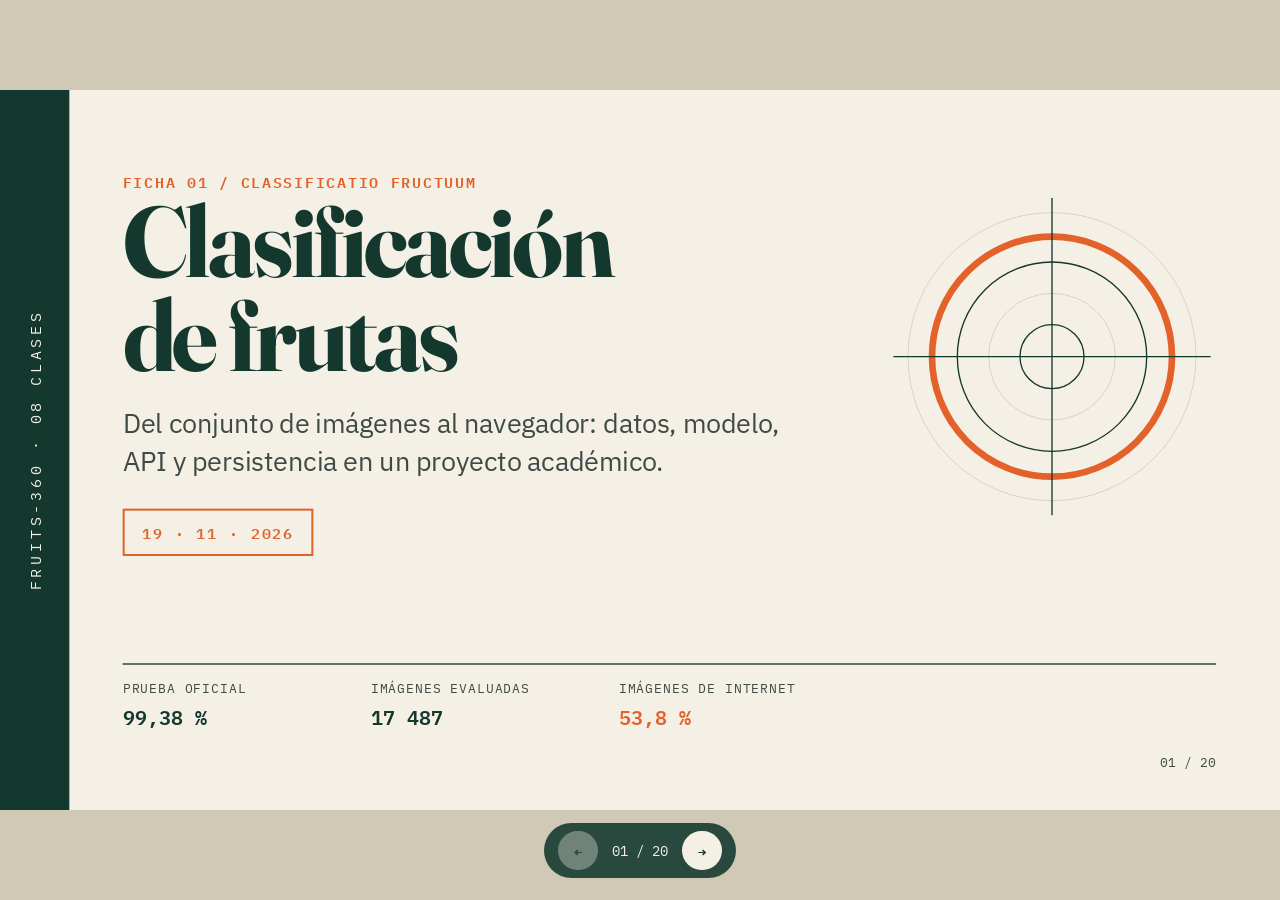
==== commit 3cc0d0a9: "docs(modulo-8): prueba real con las ocho clases (53,8 %) en informe, guía y diapositivas" ====
--- a/docs/presentation/index.html
+++ b/docs/presentation/index.html
@@ -498,7 +498,7 @@
                 <dl class="ledger reveal" style="--d:.45s">
                     <div><dt>Prueba oficial</dt><dd data-editable>99,38 %</dd></div>
                     <div><dt>Imágenes evaluadas</dt><dd data-editable>17 487</dd></div>
-                    <div><dt>Imágenes de internet</dt><dd class="pending" data-editable>53,7 %</dd></div>
+                    <div><dt>Imágenes de internet</dt><dd class="pending" data-editable>53,8 %</dd></div>
                 </dl>
                 <p class="slide-no">01 / 20</p>
             </section>
@@ -723,23 +723,25 @@
                         </div>
                         <div class="card reveal" style="--d:.26s">
                             <p class="kicker">Imágenes de internet</p>
-                            <h3>53,7 %</h3>
-                            <p>29 de 54 aciertos. Fondos, luz y encuadres reales.</p>
+                            <h3>53,8 %</h3>
+                            <p>43 de 80 aciertos, 10 por clase. Fondos, luz y encuadres reales.</p>
                         </div>
                     </div>
                     <table class="data reveal" style="--d:.32s;margin-top:0">
                         <thead><tr><th>Clase</th><th>Aciertos</th><th>Se confundió con</th></tr></thead>
                         <tbody>
+                            <tr><td>pera</td><td>10 / 10</td><td>— (recibe 23 errores)</td></tr>
+                            <tr><td>fresa</td><td>9 / 10</td><td>manzana (1)</td></tr>
                             <tr><td>banano</td><td>8 / 10</td><td>pera (2)</td></tr>
-                            <tr><td>fresa</td><td>9 / 10</td><td>manzana (1)</td></tr>
-                            <tr><td>tomate</td><td>5 / 7</td><td>fresa (2)</td></tr>
+                            <tr><td>tomate</td><td>8 / 10</td><td>fresa (2)</td></tr>
                             <tr><td>manzana</td><td>7 / 10</td><td>pera (3)</td></tr>
-                            <tr><td>limón</td><td>0 / 8</td><td>pera (6)</td></tr>
-                            <tr><td>naranja</td><td>0 / 9</td><td>pera (4), limón (3)</td></tr>
+                            <tr><td>naranja</td><td>1 / 10</td><td>pera (4), limón (3)</td></tr>
+                            <tr><td>limón</td><td>0 / 10</td><td>pera (8)</td></tr>
+                            <tr><td>uva</td><td>0 / 10</td><td>pera (6), banano (2)</td></tr>
                         </tbody>
                     </table>
                 </div>
-                <p class="note reveal" data-editable style="--d:.42s">Imágenes descargadas de internet, no fotos propias; sin pera ni uva. Casi todos los errores caen en «pera» y con confianza alta: los limones verdes salen como pera con 0,99–1,00.</p>
+                <p class="note reveal" data-editable style="--d:.42s">Imágenes descargadas de internet, no fotos propias. «Pera» funciona como sumidero: su precisión es 0,30. Los limones verdes salen como pera con 0,99–1,00.</p>
                 <p class="footline">Clasificador de frutas · 19.11.2026</p>
                 <p class="slide-no">13 / 20</p>
             </section>
@@ -865,7 +867,7 @@
                     <li><span>01</span> 99,38 % demuestra que el modelo funciona en el entorno controlado</li>
                     <li><span>02</span> la partición por índice evitó una validación engañosa</li>
                     <li><span>03</span> el cambio de criterio de selección pudo influir en el resultado</li>
-                    <li><span>04</span> con imágenes de internet baja a 53,7 %: todavía no generaliza</li>
+                    <li><span>04</span> con imágenes de internet baja a 53,8 %: todavía no generaliza</li>
                 </ul>
                 <span class="stamp reveal" style="--d:.36s">Fin · Preguntas</span>
                 <p class="footline">Clasificador de frutas · 19.11.2026</p>
